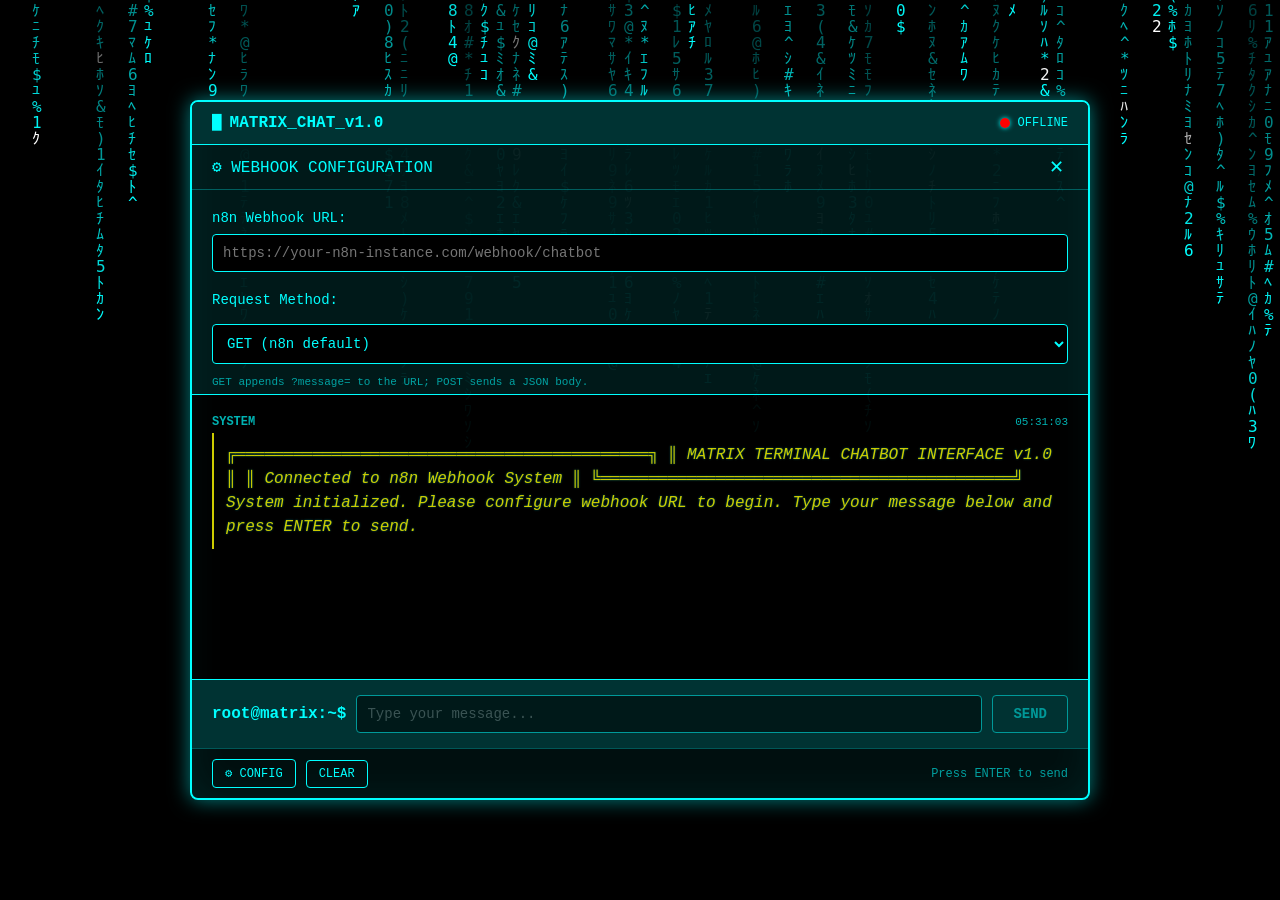
==== index.html @ 1b5051fe "Initial commit" ====
<!DOCTYPE html>
<html lang="en">
<head>
    <meta charset="UTF-8">
    <meta name="viewport" content="width=device-width, initial-scale=1.0">
    <title>Matrix Terminal - n8n Chatbot</title>
    <link rel="stylesheet" href="styles.css">
</head>
<body>
    <!-- Matrix background effect -->
    <canvas id="matrixCanvas" class="matrix-canvas"></canvas>

    <!-- Main terminal container -->
    <div class="terminal-container">
        <!-- Terminal header -->
        <div class="terminal-header">
            <div class="terminal-title">
                <span class="terminal-icon">█</span>
                <span>MATRIX_CHAT_v1.0</span>
            </div>
            <div class="terminal-status">
                <span class="status-indicator" id="statusIndicator"></span>
                <span id="statusText">OFFLINE</span>
            </div>
        </div>

        <!-- Configuration panel -->
        <div class="config-panel" id="configPanel">
            <div class="config-header">
                <span>⚙ WEBHOOK CONFIGURATION</span>
                <button class="config-toggle" id="configToggle">✕</button>
            </div>
            <div class="config-content">
                <label for="webhookUrl">n8n Webhook URL:</label>
                <input
                    type="text"
                    id="webhookUrl"
                    placeholder="https://your-n8n-instance.com/webhook/chatbot"
                    autocomplete="off"
                >
                <div class="config-method">
                    <label for="httpMethod">Request Method:</label>
                    <select id="httpMethod" class="config-select">
                        <option value="GET" selected>GET (n8n default)</option>
                        <option value="POST">POST</option>
                    </select>
                    <p class="config-hint-small">GET appends ?message= to the URL; POST sends a JSON body.</p>
                </div>
                <button id="saveConfig" class="config-save-btn">SAVE CONFIGURATION</button>
                <p class="config-hint">Need help? Check README.md for n8n setup instructions.</p>
            </div>
        </div>

        <!-- Messages container -->
        <div class="terminal-body" id="terminalBody">
            <div class="message-container" id="messageContainer">
                <!-- Messages will be appended here -->
            </div>
        </div>

        <!-- Input area -->
        <div class="terminal-input">
            <span class="prompt">root@matrix:~$</span>
            <input
                type="text"
                id="messageInput"
                class="input-field"
                placeholder="Type your message..."
                autocomplete="off"
                disabled
            >
            <button id="sendButton" class="send-btn" disabled>SEND</button>
        </div>

        <!-- Footer controls -->
        <div class="terminal-footer">
            <button id="configButton" class="footer-btn">⚙ CONFIG</button>
            <button id="clearButton" class="footer-btn">CLEAR</button>
            <span class="footer-info">Press ENTER to send</span>
        </div>
    </div>

    <script src="script.js"></script>
</body>
</html>
---- styles.css ----
/* Matrix Terminal Chatbot Styles */

* {
    margin: 0;
    padding: 0;
    box-sizing: border-box;
}

:root {
    --matrix-cyan: #00ffff;
    --matrix-dark-cyan: #003333;
    --matrix-bg: #000000;
    --matrix-glow: rgba(0, 255, 255, 0.5);
    --terminal-border: #00ffff;
}

body {
    font-family: 'Courier New', Courier, monospace;
    background-color: var(--matrix-bg);
    color: var(--matrix-cyan);
    overflow: hidden;
    height: 100vh;
    display: flex;
    align-items: center;
    justify-content: center;
}

/* Matrix background effect */
.matrix-canvas {
    position: fixed;
    top: 0;
    left: 0;
    width: 100%;
    height: 100%;
    pointer-events: none;
    z-index: 0;
    background: var(--matrix-bg);
}

/* Terminal container */
.terminal-container {
    position: relative;
    width: 90%;
    max-width: 900px;
    height: 85vh;
    max-height: 700px;
    background: rgba(0, 0, 0, 0.9);
    border: 2px solid var(--terminal-border);
    border-radius: 8px;
    box-shadow:
        0 0 20px var(--matrix-glow),
        inset 0 0 40px rgba(0, 255, 255, 0.1);
    display: flex;
    flex-direction: column;
    overflow: hidden;
    z-index: 1;
}

/* Terminal header */
.terminal-header {
    background: var(--matrix-dark-cyan);
    padding: 12px 20px;
    border-bottom: 1px solid var(--terminal-border);
    display: flex;
    justify-content: space-between;
    align-items: center;
}

.terminal-title {
    font-size: 16px;
    font-weight: bold;
    display: flex;
    align-items: center;
    gap: 8px;
}

.terminal-icon {
    animation: blink 1.5s infinite;
}

.terminal-status {
    display: flex;
    align-items: center;
    gap: 8px;
    font-size: 12px;
}

.status-indicator {
    width: 10px;
    height: 10px;
    border-radius: 50%;
    background-color: #ff0000;
    box-shadow: 0 0 5px currentColor;
}

.status-indicator.online {
    background-color: var(--matrix-cyan);
    animation: pulse 2s infinite;
}

/* Configuration panel */
.config-panel {
    background: rgba(0, 51, 51, 0.5);
    border-bottom: 1px solid var(--terminal-border);
    max-height: 0;
    overflow: hidden;
    transition: max-height 0.3s ease;
}

.config-panel.show {
    max-height: 250px;
}

.config-header {
    padding: 10px 20px;
    display: flex;
    justify-content: space-between;
    align-items: center;
    border-bottom: 1px solid rgba(0, 255, 255, 0.3);
}

.config-toggle {
    background: none;
    border: none;
    color: var(--matrix-cyan);
    cursor: pointer;
    font-size: 18px;
    padding: 0;
    width: 24px;
    height: 24px;
}

.config-toggle:hover {
    text-shadow: 0 0 5px var(--matrix-glow);
}

.config-content {
    padding: 20px;
}

.config-content label {
    display: block;
    margin-bottom: 8px;
    font-size: 14px;
}

.config-content input {
    width: 100%;
    background: var(--matrix-bg);
    border: 1px solid var(--terminal-border);
    color: var(--matrix-cyan);
    padding: 10px;
    font-family: inherit;
    font-size: 14px;
    border-radius: 4px;
    margin-bottom: 12px;
}

.config-content input:focus {
    outline: none;
    box-shadow: 0 0 5px var(--matrix-glow);
}

.config-save-btn {
    background: var(--matrix-dark-cyan);
    border: 1px solid var(--terminal-border);
    color: var(--matrix-cyan);
    padding: 10px 20px;
    cursor: pointer;
    font-family: inherit;
    font-size: 14px;
    border-radius: 4px;
    transition: all 0.2s;
}

.config-save-btn:hover {
    background: var(--matrix-cyan);
    color: var(--matrix-bg);
    box-shadow: 0 0 10px var(--matrix-glow);
}

.config-hint {
    margin-top: 12px;
    font-size: 12px;
    opacity: 0.7;
}

.config-method {
    margin-bottom: 1rem;
    margin-top: 0.5rem;
}

.config-select {
    width: 100%;
    padding: 10px;
    background: var(--matrix-bg);
    border: 1px solid var(--terminal-border);
    color: var(--matrix-cyan);
    font-family: 'Courier New', Courier, monospace;
    font-size: 14px;
    margin-top: 8px;
    margin-bottom: 8px;
    border-radius: 4px;
    cursor: pointer;
}

.config-select:focus {
    outline: none;
    box-shadow: 0 0 5px var(--matrix-glow);
}

.config-hint-small {
    font-size: 11px;
    opacity: 0.6;
    margin-top: 4px;
    margin-bottom: 0;
}

/* Terminal body (messages area) */
.terminal-body {
    flex: 1;
    overflow-y: auto;
    padding: 20px;
    background: rgba(0, 0, 0, 0.5);
}

.terminal-body::-webkit-scrollbar {
    width: 8px;
}

.terminal-body::-webkit-scrollbar-track {
    background: var(--matrix-bg);
}

.terminal-body::-webkit-scrollbar-thumb {
    background: var(--matrix-dark-cyan);
    border-radius: 4px;
}

.terminal-body::-webkit-scrollbar-thumb:hover {
    background: var(--matrix-cyan);
}

.message-container {
    display: flex;
    flex-direction: column;
    gap: 12px;
}

/* Message styles */
.message {
    display: flex;
    flex-direction: column;
    gap: 4px;
    animation: fadeIn 0.3s ease;
}

.message-header {
    display: flex;
    justify-content: space-between;
    align-items: center;
    font-size: 12px;
    opacity: 0.7;
}

.message-sender {
    font-weight: bold;
}

.message-time {
    font-size: 11px;
}

.message-content {
    padding: 10px;
    border-left: 2px solid var(--matrix-cyan);
    padding-left: 12px;
    line-height: 1.5;
    text-shadow: 0 0 2px var(--matrix-glow);
}

.message.user .message-content {
    border-left-color: #00cccc;
}

.message.bot .message-content {
    border-left-color: #00ffff;
}

.message.system .message-content {
    border-left-color: #ffff00;
    color: #ffff00;
    font-style: italic;
    opacity: 0.8;
}

.message.error .message-content {
    border-left-color: #ff0000;
    color: #ff6666;
}

/* Typing indicator */
.typing-indicator {
    display: inline-block;
}

.typing-indicator::after {
    content: '█';
    animation: blink 0.7s infinite;
}

/* Terminal input */
.terminal-input {
    display: flex;
    align-items: center;
    gap: 10px;
    padding: 15px 20px;
    background: var(--matrix-dark-cyan);
    border-top: 1px solid var(--terminal-border);
}

.prompt {
    font-weight: bold;
    white-space: nowrap;
}

.input-field {
    flex: 1;
    background: var(--matrix-bg);
    border: 1px solid var(--terminal-border);
    color: var(--matrix-cyan);
    padding: 10px;
    font-family: inherit;
    font-size: 14px;
    border-radius: 4px;
}

.input-field:focus {
    outline: none;
    box-shadow: 0 0 5px var(--matrix-glow);
}

.input-field:disabled {
    opacity: 0.5;
    cursor: not-allowed;
}

.send-btn {
    background: var(--matrix-dark-cyan);
    border: 1px solid var(--terminal-border);
    color: var(--matrix-cyan);
    padding: 10px 20px;
    cursor: pointer;
    font-family: inherit;
    font-size: 14px;
    font-weight: bold;
    border-radius: 4px;
    transition: all 0.2s;
}

.send-btn:hover:not(:disabled) {
    background: var(--matrix-cyan);
    color: var(--matrix-bg);
    box-shadow: 0 0 10px var(--matrix-glow);
}

.send-btn:disabled {
    opacity: 0.5;
    cursor: not-allowed;
}

/* Terminal footer */
.terminal-footer {
    display: flex;
    align-items: center;
    gap: 10px;
    padding: 10px 20px;
    background: rgba(0, 51, 51, 0.3);
    border-top: 1px solid rgba(0, 255, 255, 0.3);
    font-size: 12px;
}

.footer-btn {
    background: none;
    border: 1px solid var(--terminal-border);
    color: var(--matrix-cyan);
    padding: 6px 12px;
    cursor: pointer;
    font-family: inherit;
    font-size: 12px;
    border-radius: 4px;
    transition: all 0.2s;
}

.footer-btn:hover {
    background: var(--matrix-dark-cyan);
    box-shadow: 0 0 5px var(--matrix-glow);
}

.footer-info {
    margin-left: auto;
    opacity: 0.6;
}

/* Animations */
@keyframes blink {
    0%, 50% { opacity: 1; }
    51%, 100% { opacity: 0; }
}

@keyframes pulse {
    0%, 100% { opacity: 1; }
    50% { opacity: 0.5; }
}

@keyframes fadeIn {
    from {
        opacity: 0;
        transform: translateY(-10px);
    }
    to {
        opacity: 1;
        transform: translateY(0);
    }
}

/* Responsive design */
@media (max-width: 768px) {
    .terminal-container {
        width: 95%;
        height: 90vh;
        max-height: none;
        border-radius: 4px;
    }

    .terminal-header {
        padding: 10px 15px;
    }

    .terminal-title {
        font-size: 14px;
    }

    .terminal-status {
        font-size: 11px;
    }

    .terminal-input {
        flex-wrap: wrap;
        padding: 12px 15px;
    }

    .prompt {
        display: none;
    }

    .send-btn {
        width: 100%;
        margin-top: 8px;
    }

    .footer-info {
        display: none;
    }

    .config-content {
        padding: 15px;
    }
}

@media (max-width: 480px) {
    .terminal-title span:not(.terminal-icon) {
        font-size: 12px;
    }

    .footer-btn {
        font-size: 11px;
        padding: 5px 10px;
    }
}
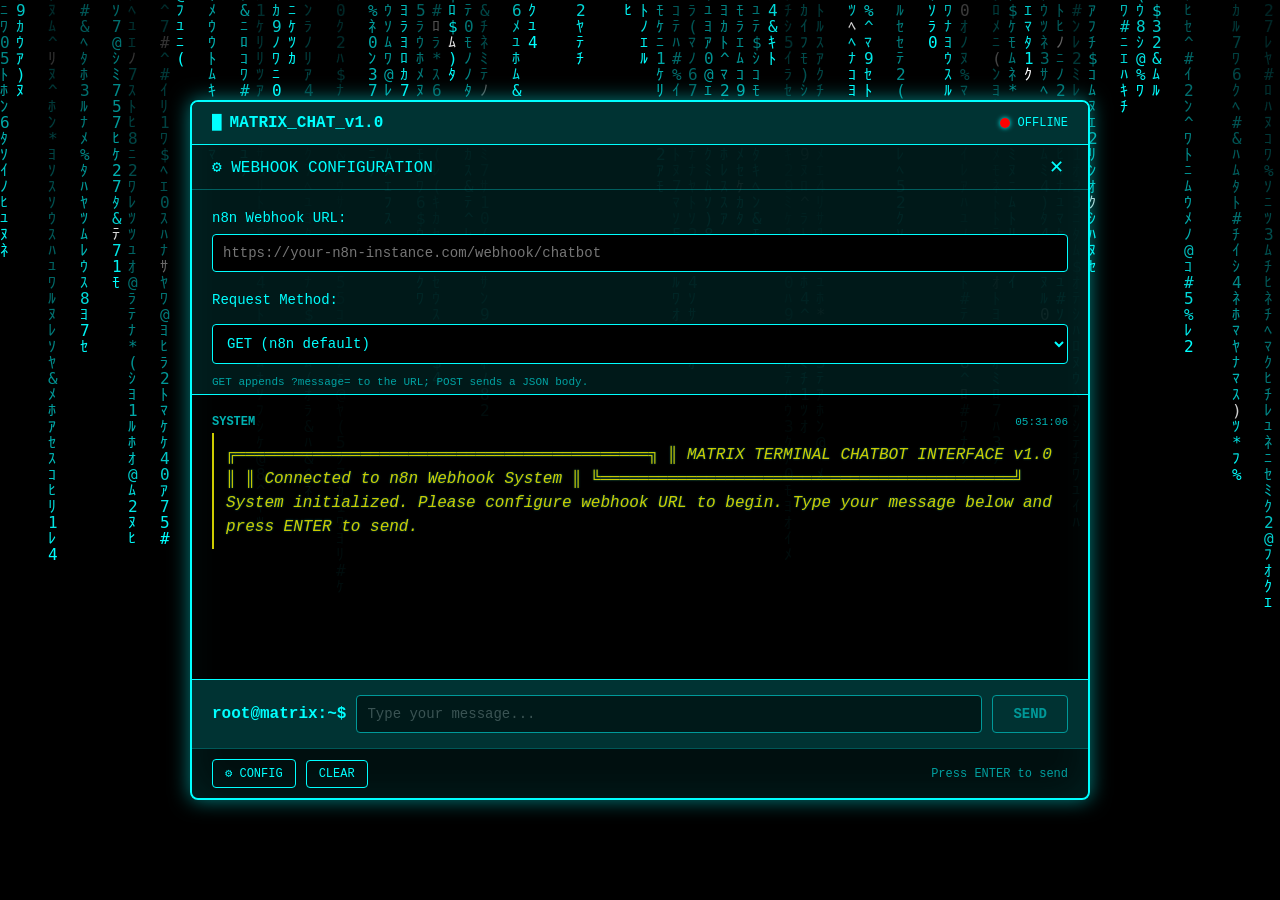
==== commit 29e6a897: "Force redeploy: ensure footer with CONFIG button is included Co-Authored-By: Claude Sonnet 4.5 <nore" ====
--- a/index.html
+++ b/index.html
@@ -72,7 +72,7 @@
             <button id="sendButton" class="send-btn" disabled>SEND</button>
         </div>
 
-        <!-- Footer controls -->
+        <!-- Footer controls (config + clear buttons) -->
         <div class="terminal-footer">
             <button id="configButton" class="footer-btn">⚙ CONFIG</button>
             <button id="clearButton" class="footer-btn">CLEAR</button>
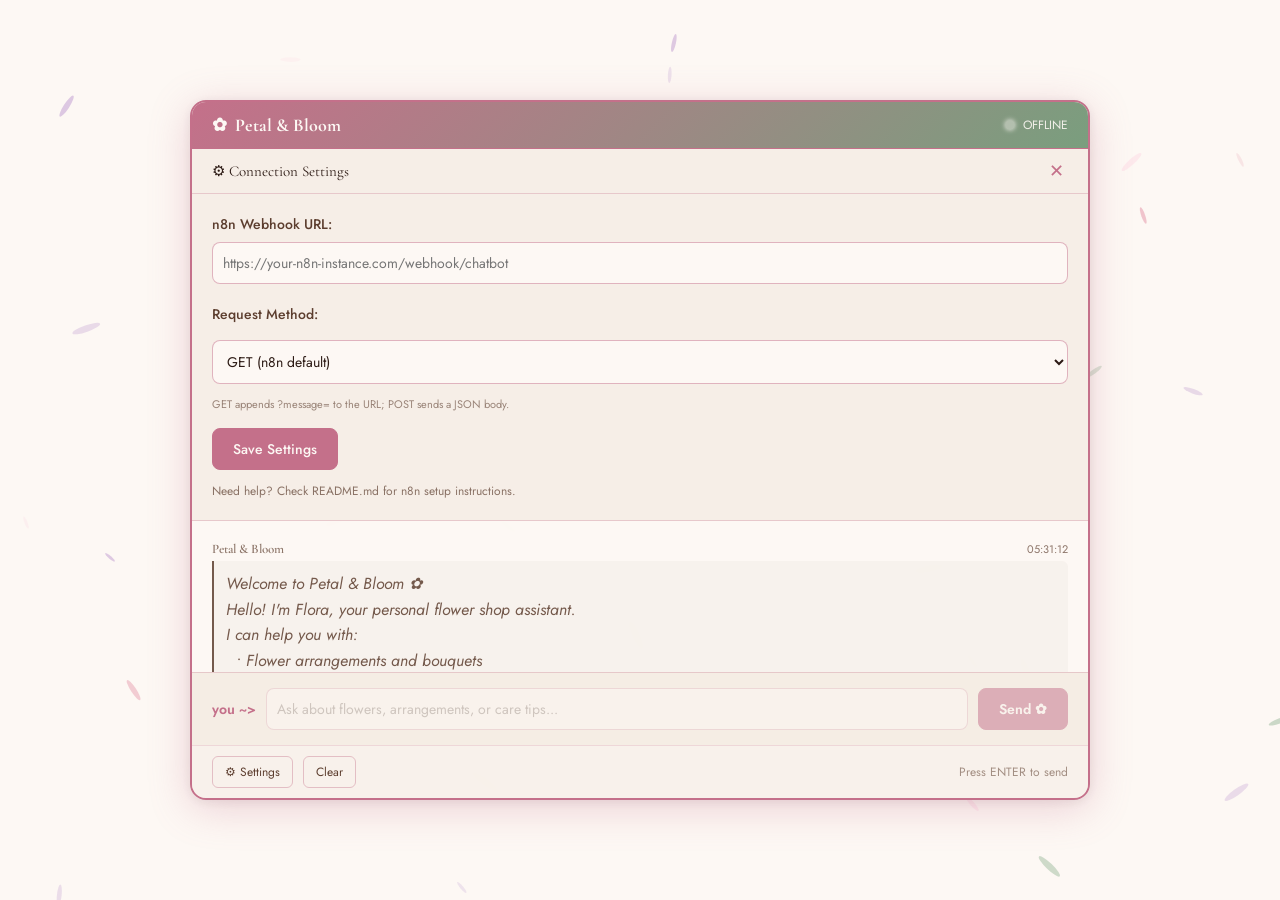
==== commit 25c20e0b: "Rebrand to Petal & Bloom flower shop - Replace Matrix terminal theme with warm ivory/rose/sage palet" ====
--- a/index.html
+++ b/index.html
@@ -3,20 +3,23 @@
 <head>
     <meta charset="UTF-8">
     <meta name="viewport" content="width=device-width, initial-scale=1.0">
-    <title>Matrix Terminal - n8n Chatbot</title>
+    <title>Petal &amp; Bloom — Flower Shop Assistant</title>
+    <link rel="preconnect" href="https://fonts.googleapis.com">
+    <link rel="preconnect" href="https://fonts.gstatic.com" crossorigin>
+    <link href="https://fonts.googleapis.com/css2?family=Cormorant+Garamond:ital,wght@0,400;0,600;0,700;1,400&family=Jost:wght@300;400;500;600&display=swap" rel="stylesheet">
     <link rel="stylesheet" href="styles.css">
 </head>
 <body>
-    <!-- Matrix background effect -->
-    <canvas id="matrixCanvas" class="matrix-canvas"></canvas>
+    <!-- Floating petal background effect -->
+    <canvas id="petalCanvas" class="petal-canvas"></canvas>
 
     <!-- Main terminal container -->
     <div class="terminal-container">
         <!-- Terminal header -->
         <div class="terminal-header">
             <div class="terminal-title">
-                <span class="terminal-icon">█</span>
-                <span>MATRIX_CHAT_v1.0</span>
+                <span class="terminal-icon">✿</span>
+                <span>Petal &amp; Bloom</span>
             </div>
             <div class="terminal-status">
                 <span class="status-indicator" id="statusIndicator"></span>
@@ -27,7 +30,7 @@
         <!-- Configuration panel -->
         <div class="config-panel" id="configPanel">
             <div class="config-header">
-                <span>⚙ WEBHOOK CONFIGURATION</span>
+                <span>⚙ Connection Settings</span>
                 <button class="config-toggle" id="configToggle">✕</button>
             </div>
             <div class="config-content">
@@ -46,7 +49,7 @@
                     </select>
                     <p class="config-hint-small">GET appends ?message= to the URL; POST sends a JSON body.</p>
                 </div>
-                <button id="saveConfig" class="config-save-btn">SAVE CONFIGURATION</button>
+                <button id="saveConfig" class="config-save-btn">Save Settings</button>
                 <p class="config-hint">Need help? Check README.md for n8n setup instructions.</p>
             </div>
         </div>
@@ -60,22 +63,22 @@
 
         <!-- Input area -->
         <div class="terminal-input">
-            <span class="prompt">root@matrix:~$</span>
+            <span class="prompt">you ~&gt;</span>
             <input
                 type="text"
                 id="messageInput"
                 class="input-field"
-                placeholder="Type your message..."
+                placeholder="Ask about flowers, arrangements, or care tips..."
                 autocomplete="off"
                 disabled
             >
-            <button id="sendButton" class="send-btn" disabled>SEND</button>
+            <button id="sendButton" class="send-btn" disabled>Send ✿</button>
         </div>
 
         <!-- Footer controls (config + clear buttons) -->
         <div class="terminal-footer">
-            <button id="configButton" class="footer-btn">⚙ CONFIG</button>
-            <button id="clearButton" class="footer-btn">CLEAR</button>
+            <button id="configButton" class="footer-btn">⚙ Settings</button>
+            <button id="clearButton" class="footer-btn">Clear</button>
             <span class="footer-info">Press ENTER to send</span>
         </div>
     </div>
--- a/styles.css
+++ b/styles.css
@@ -1,4 +1,6 @@
-/* Matrix Terminal Chatbot Styles */
+/* Petal & Bloom Flower Shop Assistant Styles */
+
+@import url('https://fonts.googleapis.com/css2?family=Cormorant+Garamond:ital,wght@0,400;0,600;0,700;1,400&family=Jost:wght@300;400;500;600&display=swap');
 
 * {
     margin: 0;
@@ -7,17 +9,22 @@
 }
 
 :root {
-    --matrix-cyan: #00ffff;
-    --matrix-dark-cyan: #003333;
-    --matrix-bg: #000000;
-    --matrix-glow: rgba(0, 255, 255, 0.5);
-    --terminal-border: #00ffff;
+    --rose: #C4708A;
+    --rose-light: #E8A0B0;
+    --sage: #7A9E7E;
+    --sage-light: #A8C4AB;
+    --ivory: #FDF8F4;
+    --ivory-dark: #F5EDE4;
+    --espresso: #2C1A14;
+    --espresso-light: #5C3D2E;
+    --border-rose: #C4708A;
+    --glow-rose: rgba(196, 112, 138, 0.3);
 }
 
 body {
-    font-family: 'Courier New', Courier, monospace;
-    background-color: var(--matrix-bg);
-    color: var(--matrix-cyan);
+    font-family: 'Jost', 'Segoe UI', sans-serif;
+    background-color: var(--ivory);
+    color: var(--espresso);
     overflow: hidden;
     height: 100vh;
     display: flex;
@@ -25,8 +32,8 @@
     justify-content: center;
 }
 
-/* Matrix background effect */
-.matrix-canvas {
+/* Floating petal background effect */
+.petal-canvas {
     position: fixed;
     top: 0;
     left: 0;
@@ -34,7 +41,7 @@
     height: 100%;
     pointer-events: none;
     z-index: 0;
-    background: var(--matrix-bg);
+    background: var(--ivory);
 }
 
 /* Terminal container */
@@ -44,12 +51,12 @@
     max-width: 900px;
     height: 85vh;
     max-height: 700px;
-    background: rgba(0, 0, 0, 0.9);
-    border: 2px solid var(--terminal-border);
-    border-radius: 8px;
+    background: rgba(253, 248, 244, 0.96);
+    border: 2px solid var(--border-rose);
+    border-radius: 16px;
     box-shadow:
-        0 0 20px var(--matrix-glow),
-        inset 0 0 40px rgba(0, 255, 255, 0.1);
+        0 8px 40px var(--glow-rose),
+        0 2px 12px rgba(44, 26, 20, 0.08);
     display: flex;
     flex-direction: column;
     overflow: hidden;
@@ -58,24 +65,27 @@
 
 /* Terminal header */
 .terminal-header {
-    background: var(--matrix-dark-cyan);
+    background: linear-gradient(135deg, var(--rose) 0%, var(--sage) 100%);
     padding: 12px 20px;
-    border-bottom: 1px solid var(--terminal-border);
+    border-bottom: 1px solid var(--border-rose);
     display: flex;
     justify-content: space-between;
     align-items: center;
 }
 
 .terminal-title {
-    font-size: 16px;
-    font-weight: bold;
+    font-family: 'Cormorant Garamond', serif;
+    font-size: 18px;
+    font-weight: 700;
+    color: #FDF8F4;
     display: flex;
     align-items: center;
     gap: 8px;
 }
 
 .terminal-icon {
-    animation: blink 1.5s infinite;
+    animation: sparkle 2.5s ease-in-out infinite;
+    display: inline-block;
 }
 
 .terminal-status {
@@ -83,32 +93,34 @@
     align-items: center;
     gap: 8px;
     font-size: 12px;
+    color: rgba(253, 248, 244, 0.9);
 }
 
 .status-indicator {
     width: 10px;
     height: 10px;
     border-radius: 50%;
-    background-color: #ff0000;
+    background-color: rgba(253, 248, 244, 0.4);
     box-shadow: 0 0 5px currentColor;
 }
 
 .status-indicator.online {
-    background-color: var(--matrix-cyan);
+    background-color: #FDF8F4;
     animation: pulse 2s infinite;
 }
 
 /* Configuration panel */
 .config-panel {
-    background: rgba(0, 51, 51, 0.5);
-    border-bottom: 1px solid var(--terminal-border);
+    background: rgba(245, 237, 228, 0.8);
+    border-bottom: 1px solid rgba(196, 112, 138, 0.3);
     max-height: 0;
     overflow: hidden;
     transition: max-height 0.3s ease;
 }
 
 .config-panel.show {
-    max-height: 250px;
+    max-height: 420px;
+    overflow-y: auto;
 }
 
 .config-header {
@@ -116,13 +128,16 @@
     display: flex;
     justify-content: space-between;
     align-items: center;
-    border-bottom: 1px solid rgba(0, 255, 255, 0.3);
+    border-bottom: 1px solid rgba(196, 112, 138, 0.3);
+    font-family: 'Cormorant Garamond', serif;
+    font-size: 15px;
+    color: var(--espresso);
 }
 
 .config-toggle {
     background: none;
     border: none;
-    color: var(--matrix-cyan);
+    color: var(--rose);
     cursor: pointer;
     font-size: 18px;
     padding: 0;
@@ -131,7 +146,7 @@
 }
 
 .config-toggle:hover {
-    text-shadow: 0 0 5px var(--matrix-glow);
+    color: var(--espresso);
 }
 
 .config-content {
@@ -142,47 +157,52 @@
     display: block;
     margin-bottom: 8px;
     font-size: 14px;
+    color: var(--espresso-light);
+    font-weight: 500;
 }
 
 .config-content input {
     width: 100%;
-    background: var(--matrix-bg);
-    border: 1px solid var(--terminal-border);
-    color: var(--matrix-cyan);
+    background: var(--ivory);
+    border: 1px solid rgba(196, 112, 138, 0.5);
+    color: var(--espresso);
     padding: 10px;
-    font-family: inherit;
-    font-size: 14px;
-    border-radius: 4px;
+    font-family: 'Jost', sans-serif;
+    font-size: 14px;
+    border-radius: 8px;
     margin-bottom: 12px;
 }
 
 .config-content input:focus {
     outline: none;
-    box-shadow: 0 0 5px var(--matrix-glow);
+    box-shadow: 0 0 0 3px rgba(196, 112, 138, 0.2);
+    border-color: var(--rose);
 }
 
 .config-save-btn {
-    background: var(--matrix-dark-cyan);
-    border: 1px solid var(--terminal-border);
-    color: var(--matrix-cyan);
+    background: var(--rose);
+    border: 1px solid var(--rose);
+    color: var(--ivory);
     padding: 10px 20px;
     cursor: pointer;
-    font-family: inherit;
-    font-size: 14px;
-    border-radius: 4px;
+    font-family: 'Jost', sans-serif;
+    font-size: 14px;
+    font-weight: 500;
+    border-radius: 8px;
     transition: all 0.2s;
 }
 
 .config-save-btn:hover {
-    background: var(--matrix-cyan);
-    color: var(--matrix-bg);
-    box-shadow: 0 0 10px var(--matrix-glow);
+    background: var(--espresso-light);
+    border-color: var(--espresso-light);
+    box-shadow: 0 4px 12px var(--glow-rose);
 }
 
 .config-hint {
     margin-top: 12px;
     font-size: 12px;
     opacity: 0.7;
+    color: var(--espresso-light);
 }
 
 .config-method {
@@ -193,20 +213,21 @@
 .config-select {
     width: 100%;
     padding: 10px;
-    background: var(--matrix-bg);
-    border: 1px solid var(--terminal-border);
-    color: var(--matrix-cyan);
-    font-family: 'Courier New', Courier, monospace;
+    background: var(--ivory);
+    border: 1px solid rgba(196, 112, 138, 0.5);
+    color: var(--espresso);
+    font-family: 'Jost', sans-serif;
     font-size: 14px;
     margin-top: 8px;
     margin-bottom: 8px;
-    border-radius: 4px;
+    border-radius: 8px;
     cursor: pointer;
 }
 
 .config-select:focus {
     outline: none;
-    box-shadow: 0 0 5px var(--matrix-glow);
+    box-shadow: 0 0 0 3px rgba(196, 112, 138, 0.2);
+    border-color: var(--rose);
 }
 
 .config-hint-small {
@@ -214,6 +235,7 @@
     opacity: 0.6;
     margin-top: 4px;
     margin-bottom: 0;
+    color: var(--espresso-light);
 }
 
 /* Terminal body (messages area) */
@@ -221,7 +243,7 @@
     flex: 1;
     overflow-y: auto;
     padding: 20px;
-    background: rgba(0, 0, 0, 0.5);
+    background: rgba(253, 248, 244, 0.6);
 }
 
 .terminal-body::-webkit-scrollbar {
@@ -229,16 +251,17 @@
 }
 
 .terminal-body::-webkit-scrollbar-track {
-    background: var(--matrix-bg);
+    background: var(--ivory-dark);
+    border-radius: 4px;
 }
 
 .terminal-body::-webkit-scrollbar-thumb {
-    background: var(--matrix-dark-cyan);
+    background: rgba(196, 112, 138, 0.4);
     border-radius: 4px;
 }
 
 .terminal-body::-webkit-scrollbar-thumb:hover {
-    background: var(--matrix-cyan);
+    background: var(--rose);
 }
 
 .message-container {
@@ -261,10 +284,13 @@
     align-items: center;
     font-size: 12px;
     opacity: 0.7;
+    color: var(--espresso-light);
 }
 
 .message-sender {
-    font-weight: bold;
+    font-weight: 600;
+    font-family: 'Cormorant Garamond', serif;
+    font-size: 13px;
 }
 
 .message-time {
@@ -273,30 +299,39 @@
 
 .message-content {
     padding: 10px;
-    border-left: 2px solid var(--matrix-cyan);
+    border-left: 2px solid var(--rose);
     padding-left: 12px;
-    line-height: 1.5;
-    text-shadow: 0 0 2px var(--matrix-glow);
+    line-height: 1.6;
+    color: var(--espresso);
+    white-space: pre-wrap;
 }
 
 .message.user .message-content {
-    border-left-color: #00cccc;
+    border-left-color: var(--sage);
+    background: rgba(122, 158, 126, 0.06);
+    border-radius: 0 6px 6px 0;
 }
 
 .message.bot .message-content {
-    border-left-color: #00ffff;
+    border-left-color: var(--rose);
+    background: rgba(196, 112, 138, 0.06);
+    border-radius: 0 6px 6px 0;
 }
 
 .message.system .message-content {
-    border-left-color: #ffff00;
-    color: #ffff00;
+    border-left-color: var(--espresso-light);
+    color: var(--espresso-light);
     font-style: italic;
-    opacity: 0.8;
+    opacity: 0.85;
+    background: rgba(92, 61, 46, 0.04);
+    border-radius: 0 6px 6px 0;
 }
 
 .message.error .message-content {
-    border-left-color: #ff0000;
-    color: #ff6666;
+    border-left-color: #B85450;
+    color: #8B3A38;
+    background: rgba(184, 84, 80, 0.06);
+    border-radius: 0 6px 6px 0;
 }
 
 /* Typing indicator */
@@ -305,8 +340,9 @@
 }
 
 .typing-indicator::after {
-    content: '█';
-    animation: blink 0.7s infinite;
+    content: '✿';
+    animation: sparkle 0.9s ease-in-out infinite;
+    display: inline-block;
 }
 
 /* Terminal input */
@@ -315,29 +351,32 @@
     align-items: center;
     gap: 10px;
     padding: 15px 20px;
-    background: var(--matrix-dark-cyan);
-    border-top: 1px solid var(--terminal-border);
+    background: var(--ivory-dark);
+    border-top: 1px solid rgba(196, 112, 138, 0.3);
 }
 
 .prompt {
-    font-weight: bold;
+    font-weight: 600;
     white-space: nowrap;
+    color: var(--rose);
+    font-size: 14px;
 }
 
 .input-field {
     flex: 1;
-    background: var(--matrix-bg);
-    border: 1px solid var(--terminal-border);
-    color: var(--matrix-cyan);
+    background: var(--ivory);
+    border: 1px solid rgba(196, 112, 138, 0.4);
+    color: var(--espresso);
     padding: 10px;
-    font-family: inherit;
-    font-size: 14px;
-    border-radius: 4px;
+    font-family: 'Jost', sans-serif;
+    font-size: 14px;
+    border-radius: 8px;
 }
 
 .input-field:focus {
     outline: none;
-    box-shadow: 0 0 5px var(--matrix-glow);
+    box-shadow: 0 0 0 3px rgba(196, 112, 138, 0.2);
+    border-color: var(--rose);
 }
 
 .input-field:disabled {
@@ -345,23 +384,28 @@
     cursor: not-allowed;
 }
 
+.input-field::placeholder {
+    color: rgba(44, 26, 20, 0.4);
+}
+
 .send-btn {
-    background: var(--matrix-dark-cyan);
-    border: 1px solid var(--terminal-border);
-    color: var(--matrix-cyan);
+    background: var(--rose);
+    border: 1px solid var(--rose);
+    color: var(--ivory);
     padding: 10px 20px;
     cursor: pointer;
-    font-family: inherit;
-    font-size: 14px;
-    font-weight: bold;
-    border-radius: 4px;
+    font-family: 'Jost', sans-serif;
+    font-size: 14px;
+    font-weight: 600;
+    border-radius: 8px;
     transition: all 0.2s;
 }
 
 .send-btn:hover:not(:disabled) {
-    background: var(--matrix-cyan);
-    color: var(--matrix-bg);
-    box-shadow: 0 0 10px var(--matrix-glow);
+    background: var(--espresso-light);
+    border-color: var(--espresso-light);
+    box-shadow: 0 4px 12px var(--glow-rose);
+    transform: translateY(-1px);
 }
 
 .send-btn:disabled {
@@ -375,37 +419,45 @@
     align-items: center;
     gap: 10px;
     padding: 10px 20px;
-    background: rgba(0, 51, 51, 0.3);
-    border-top: 1px solid rgba(0, 255, 255, 0.3);
+    background: rgba(245, 237, 228, 0.6);
+    border-top: 1px solid rgba(196, 112, 138, 0.2);
     font-size: 12px;
 }
 
 .footer-btn {
     background: none;
-    border: 1px solid var(--terminal-border);
-    color: var(--matrix-cyan);
+    border: 1px solid rgba(196, 112, 138, 0.4);
+    color: var(--espresso-light);
     padding: 6px 12px;
     cursor: pointer;
-    font-family: inherit;
+    font-family: 'Jost', sans-serif;
     font-size: 12px;
-    border-radius: 4px;
+    border-radius: 6px;
     transition: all 0.2s;
 }
 
 .footer-btn:hover {
-    background: var(--matrix-dark-cyan);
-    box-shadow: 0 0 5px var(--matrix-glow);
+    background: rgba(196, 112, 138, 0.1);
+    border-color: var(--rose);
+    color: var(--rose);
 }
 
 .footer-info {
     margin-left: auto;
-    opacity: 0.6;
+    opacity: 0.55;
+    color: var(--espresso-light);
 }
 
 /* Animations */
-@keyframes blink {
-    0%, 50% { opacity: 1; }
-    51%, 100% { opacity: 0; }
+@keyframes sparkle {
+    0%, 100% {
+        opacity: 1;
+        transform: scale(1);
+    }
+    50% {
+        opacity: 0.8;
+        transform: scale(1.15);
+    }
 }
 
 @keyframes pulse {
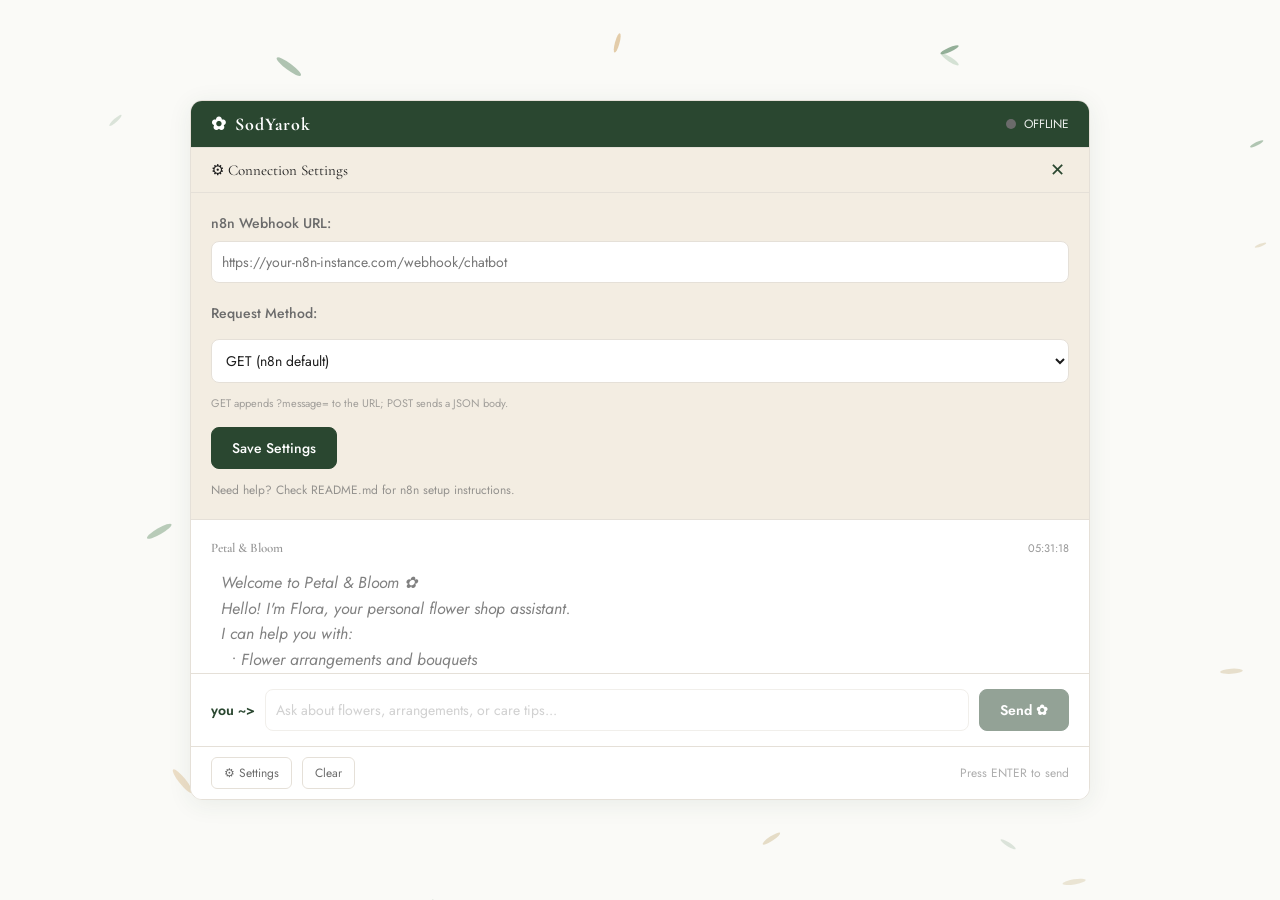
==== commit a2846d40: "Rebrand: rename to SodYarok Update browser tab title and chat header from Petal & Bloom to SodYarok." ====
--- a/index.html
+++ b/index.html
@@ -3,7 +3,7 @@
 <head>
     <meta charset="UTF-8">
     <meta name="viewport" content="width=device-width, initial-scale=1.0">
-    <title>Petal &amp; Bloom — Flower Shop Assistant</title>
+    <title>Sod Yarok — Flower Shop Assistant</title>
     <link rel="preconnect" href="https://fonts.googleapis.com">
     <link rel="preconnect" href="https://fonts.gstatic.com" crossorigin>
     <link href="https://fonts.googleapis.com/css2?family=Cormorant+Garamond:ital,wght@0,400;0,600;0,700;1,400&family=Jost:wght@300;400;500;600&display=swap" rel="stylesheet">
@@ -19,7 +19,7 @@
         <div class="terminal-header">
             <div class="terminal-title">
                 <span class="terminal-icon">✿</span>
-                <span>Petal &amp; Bloom</span>
+                <span>SodYarok</span>
             </div>
             <div class="terminal-status">
                 <span class="status-indicator" id="statusIndicator"></span>
--- a/styles.css
+++ b/styles.css
@@ -9,22 +9,22 @@
 }
 
 :root {
-    --rose: #C4708A;
-    --rose-light: #E8A0B0;
-    --sage: #7A9E7E;
-    --sage-light: #A8C4AB;
-    --ivory: #FDF8F4;
-    --ivory-dark: #F5EDE4;
-    --espresso: #2C1A14;
-    --espresso-light: #5C3D2E;
-    --border-rose: #C4708A;
-    --glow-rose: rgba(196, 112, 138, 0.3);
+    --green-deep: #2A4730;
+    --green-mid: #4E7C57;
+    --green-sage: #7A9E7E;
+    --gold: #C9964A;
+    --cream: #FAFAF7;
+    --cream-warm: #F3EDE2;
+    --white: #FFFFFF;
+    --charcoal: #1C1C1C;
+    --mid-gray: #6B6B6B;
+    --light-border: #E5E0D8;
 }
 
 body {
     font-family: 'Jost', 'Segoe UI', sans-serif;
-    background-color: var(--ivory);
-    color: var(--espresso);
+    background-color: #FAFAF7;
+    color: #1C1C1C;
     overflow: hidden;
     height: 100vh;
     display: flex;
@@ -41,7 +41,7 @@
     height: 100%;
     pointer-events: none;
     z-index: 0;
-    background: var(--ivory);
+    background: #FAFAF7;
 }
 
 /* Terminal container */
@@ -51,12 +51,10 @@
     max-width: 900px;
     height: 85vh;
     max-height: 700px;
-    background: rgba(253, 248, 244, 0.96);
-    border: 2px solid var(--border-rose);
-    border-radius: 16px;
-    box-shadow:
-        0 8px 40px var(--glow-rose),
-        0 2px 12px rgba(44, 26, 20, 0.08);
+    background: #FFFFFF;
+    border: 1px solid var(--light-border);
+    border-radius: 12px;
+    box-shadow: 0 4px 24px rgba(42, 71, 48, 0.08);
     display: flex;
     flex-direction: column;
     overflow: hidden;
@@ -65,9 +63,9 @@
 
 /* Terminal header */
 .terminal-header {
-    background: linear-gradient(135deg, var(--rose) 0%, var(--sage) 100%);
+    background: var(--green-deep);
     padding: 12px 20px;
-    border-bottom: 1px solid var(--border-rose);
+    border-bottom: 1px solid var(--light-border);
     display: flex;
     justify-content: space-between;
     align-items: center;
@@ -77,7 +75,8 @@
     font-family: 'Cormorant Garamond', serif;
     font-size: 18px;
     font-weight: 700;
-    color: #FDF8F4;
+    color: #FFFFFF;
+    letter-spacing: 0.05em;
     display: flex;
     align-items: center;
     gap: 8px;
@@ -93,26 +92,25 @@
     align-items: center;
     gap: 8px;
     font-size: 12px;
-    color: rgba(253, 248, 244, 0.9);
+    color: rgba(255, 255, 255, 0.9);
 }
 
 .status-indicator {
     width: 10px;
     height: 10px;
     border-radius: 50%;
-    background-color: rgba(253, 248, 244, 0.4);
-    box-shadow: 0 0 5px currentColor;
+    background-color: #6B6B6B;
 }
 
 .status-indicator.online {
-    background-color: #FDF8F4;
+    background-color: var(--gold);
     animation: pulse 2s infinite;
 }
 
 /* Configuration panel */
 .config-panel {
-    background: rgba(245, 237, 228, 0.8);
-    border-bottom: 1px solid rgba(196, 112, 138, 0.3);
+    background: var(--cream-warm);
+    border-bottom: 1px solid var(--light-border);
     max-height: 0;
     overflow: hidden;
     transition: max-height 0.3s ease;
@@ -128,16 +126,16 @@
     display: flex;
     justify-content: space-between;
     align-items: center;
-    border-bottom: 1px solid rgba(196, 112, 138, 0.3);
+    border-bottom: 1px solid var(--light-border);
     font-family: 'Cormorant Garamond', serif;
     font-size: 15px;
-    color: var(--espresso);
+    color: var(--charcoal);
 }
 
 .config-toggle {
     background: none;
     border: none;
-    color: var(--rose);
+    color: var(--green-deep);
     cursor: pointer;
     font-size: 18px;
     padding: 0;
@@ -146,7 +144,7 @@
 }
 
 .config-toggle:hover {
-    color: var(--espresso);
+    color: var(--charcoal);
 }
 
 .config-content {
@@ -157,15 +155,15 @@
     display: block;
     margin-bottom: 8px;
     font-size: 14px;
-    color: var(--espresso-light);
+    color: var(--mid-gray);
     font-weight: 500;
 }
 
 .config-content input {
     width: 100%;
-    background: var(--ivory);
-    border: 1px solid rgba(196, 112, 138, 0.5);
-    color: var(--espresso);
+    background: var(--white);
+    border: 1px solid var(--light-border);
+    color: var(--charcoal);
     padding: 10px;
     font-family: 'Jost', sans-serif;
     font-size: 14px;
@@ -175,14 +173,14 @@
 
 .config-content input:focus {
     outline: none;
-    box-shadow: 0 0 0 3px rgba(196, 112, 138, 0.2);
-    border-color: var(--rose);
+    box-shadow: 0 0 0 3px rgba(78, 124, 87, 0.15);
+    border-color: var(--green-mid);
 }
 
 .config-save-btn {
-    background: var(--rose);
-    border: 1px solid var(--rose);
-    color: var(--ivory);
+    background: var(--green-deep);
+    border: 1px solid var(--green-deep);
+    color: var(--white);
     padding: 10px 20px;
     cursor: pointer;
     font-family: 'Jost', sans-serif;
@@ -193,16 +191,15 @@
 }
 
 .config-save-btn:hover {
-    background: var(--espresso-light);
-    border-color: var(--espresso-light);
-    box-shadow: 0 4px 12px var(--glow-rose);
+    background: var(--green-mid);
+    border-color: var(--green-mid);
 }
 
 .config-hint {
     margin-top: 12px;
     font-size: 12px;
     opacity: 0.7;
-    color: var(--espresso-light);
+    color: var(--mid-gray);
 }
 
 .config-method {
@@ -213,9 +210,9 @@
 .config-select {
     width: 100%;
     padding: 10px;
-    background: var(--ivory);
-    border: 1px solid rgba(196, 112, 138, 0.5);
-    color: var(--espresso);
+    background: var(--white);
+    border: 1px solid var(--light-border);
+    color: var(--charcoal);
     font-family: 'Jost', sans-serif;
     font-size: 14px;
     margin-top: 8px;
@@ -226,8 +223,8 @@
 
 .config-select:focus {
     outline: none;
-    box-shadow: 0 0 0 3px rgba(196, 112, 138, 0.2);
-    border-color: var(--rose);
+    box-shadow: 0 0 0 3px rgba(78, 124, 87, 0.15);
+    border-color: var(--green-mid);
 }
 
 .config-hint-small {
@@ -235,7 +232,7 @@
     opacity: 0.6;
     margin-top: 4px;
     margin-bottom: 0;
-    color: var(--espresso-light);
+    color: var(--mid-gray);
 }
 
 /* Terminal body (messages area) */
@@ -243,7 +240,7 @@
     flex: 1;
     overflow-y: auto;
     padding: 20px;
-    background: rgba(253, 248, 244, 0.6);
+    background: var(--white);
 }
 
 .terminal-body::-webkit-scrollbar {
@@ -251,17 +248,17 @@
 }
 
 .terminal-body::-webkit-scrollbar-track {
-    background: var(--ivory-dark);
+    background: var(--cream-warm);
     border-radius: 4px;
 }
 
 .terminal-body::-webkit-scrollbar-thumb {
-    background: rgba(196, 112, 138, 0.4);
+    background: rgba(122, 158, 126, 0.4);
     border-radius: 4px;
 }
 
 .terminal-body::-webkit-scrollbar-thumb:hover {
-    background: var(--rose);
+    background: var(--green-sage);
 }
 
 .message-container {
@@ -284,7 +281,7 @@
     align-items: center;
     font-size: 12px;
     opacity: 0.7;
-    color: var(--espresso-light);
+    color: var(--mid-gray);
 }
 
 .message-sender {
@@ -299,32 +296,33 @@
 
 .message-content {
     padding: 10px;
-    border-left: 2px solid var(--rose);
+    border-left: 2px solid var(--green-sage);
     padding-left: 12px;
     line-height: 1.6;
-    color: var(--espresso);
+    color: var(--charcoal);
     white-space: pre-wrap;
 }
 
 .message.user .message-content {
-    border-left-color: var(--sage);
+    border-left-color: var(--green-sage);
     background: rgba(122, 158, 126, 0.06);
     border-radius: 0 6px 6px 0;
 }
 
 .message.bot .message-content {
-    border-left-color: var(--rose);
-    background: rgba(196, 112, 138, 0.06);
+    border-left-color: var(--green-deep);
+    background: rgba(42, 71, 48, 0.04);
     border-radius: 0 6px 6px 0;
 }
 
 .message.system .message-content {
-    border-left-color: var(--espresso-light);
-    color: var(--espresso-light);
+    border-left: none;
+    color: var(--mid-gray);
     font-style: italic;
     opacity: 0.85;
-    background: rgba(92, 61, 46, 0.04);
+    background: none;
     border-radius: 0 6px 6px 0;
+    padding-left: 10px;
 }
 
 .message.error .message-content {
@@ -351,22 +349,22 @@
     align-items: center;
     gap: 10px;
     padding: 15px 20px;
-    background: var(--ivory-dark);
-    border-top: 1px solid rgba(196, 112, 138, 0.3);
+    background: #FFFFFF;
+    border-top: 1px solid var(--light-border);
 }
 
 .prompt {
     font-weight: 600;
     white-space: nowrap;
-    color: var(--rose);
+    color: var(--green-deep);
     font-size: 14px;
 }
 
 .input-field {
     flex: 1;
-    background: var(--ivory);
-    border: 1px solid rgba(196, 112, 138, 0.4);
-    color: var(--espresso);
+    background: var(--white);
+    border: 1px solid var(--light-border);
+    color: var(--charcoal);
     padding: 10px;
     font-family: 'Jost', sans-serif;
     font-size: 14px;
@@ -375,8 +373,8 @@
 
 .input-field:focus {
     outline: none;
-    box-shadow: 0 0 0 3px rgba(196, 112, 138, 0.2);
-    border-color: var(--rose);
+    box-shadow: 0 0 0 3px rgba(78, 124, 87, 0.15);
+    border-color: var(--green-mid);
 }
 
 .input-field:disabled {
@@ -385,13 +383,13 @@
 }
 
 .input-field::placeholder {
-    color: rgba(44, 26, 20, 0.4);
+    color: rgba(28, 28, 28, 0.4);
 }
 
 .send-btn {
-    background: var(--rose);
-    border: 1px solid var(--rose);
-    color: var(--ivory);
+    background: var(--green-deep);
+    border: 1px solid var(--green-deep);
+    color: var(--white);
     padding: 10px 20px;
     cursor: pointer;
     font-family: 'Jost', sans-serif;
@@ -402,9 +400,8 @@
 }
 
 .send-btn:hover:not(:disabled) {
-    background: var(--espresso-light);
-    border-color: var(--espresso-light);
-    box-shadow: 0 4px 12px var(--glow-rose);
+    background: var(--green-mid);
+    border-color: var(--green-mid);
     transform: translateY(-1px);
 }
 
@@ -419,15 +416,15 @@
     align-items: center;
     gap: 10px;
     padding: 10px 20px;
-    background: rgba(245, 237, 228, 0.6);
-    border-top: 1px solid rgba(196, 112, 138, 0.2);
+    background: #FFFFFF;
+    border-top: 1px solid var(--light-border);
     font-size: 12px;
 }
 
 .footer-btn {
     background: none;
-    border: 1px solid rgba(196, 112, 138, 0.4);
-    color: var(--espresso-light);
+    border: 1px solid var(--light-border);
+    color: var(--mid-gray);
     padding: 6px 12px;
     cursor: pointer;
     font-family: 'Jost', sans-serif;
@@ -437,15 +434,15 @@
 }
 
 .footer-btn:hover {
-    background: rgba(196, 112, 138, 0.1);
-    border-color: var(--rose);
-    color: var(--rose);
+    background: rgba(122, 158, 126, 0.1);
+    border-color: var(--green-sage);
+    color: var(--green-deep);
 }
 
 .footer-info {
     margin-left: auto;
     opacity: 0.55;
-    color: var(--espresso-light);
+    color: var(--mid-gray);
 }
 
 /* Animations */
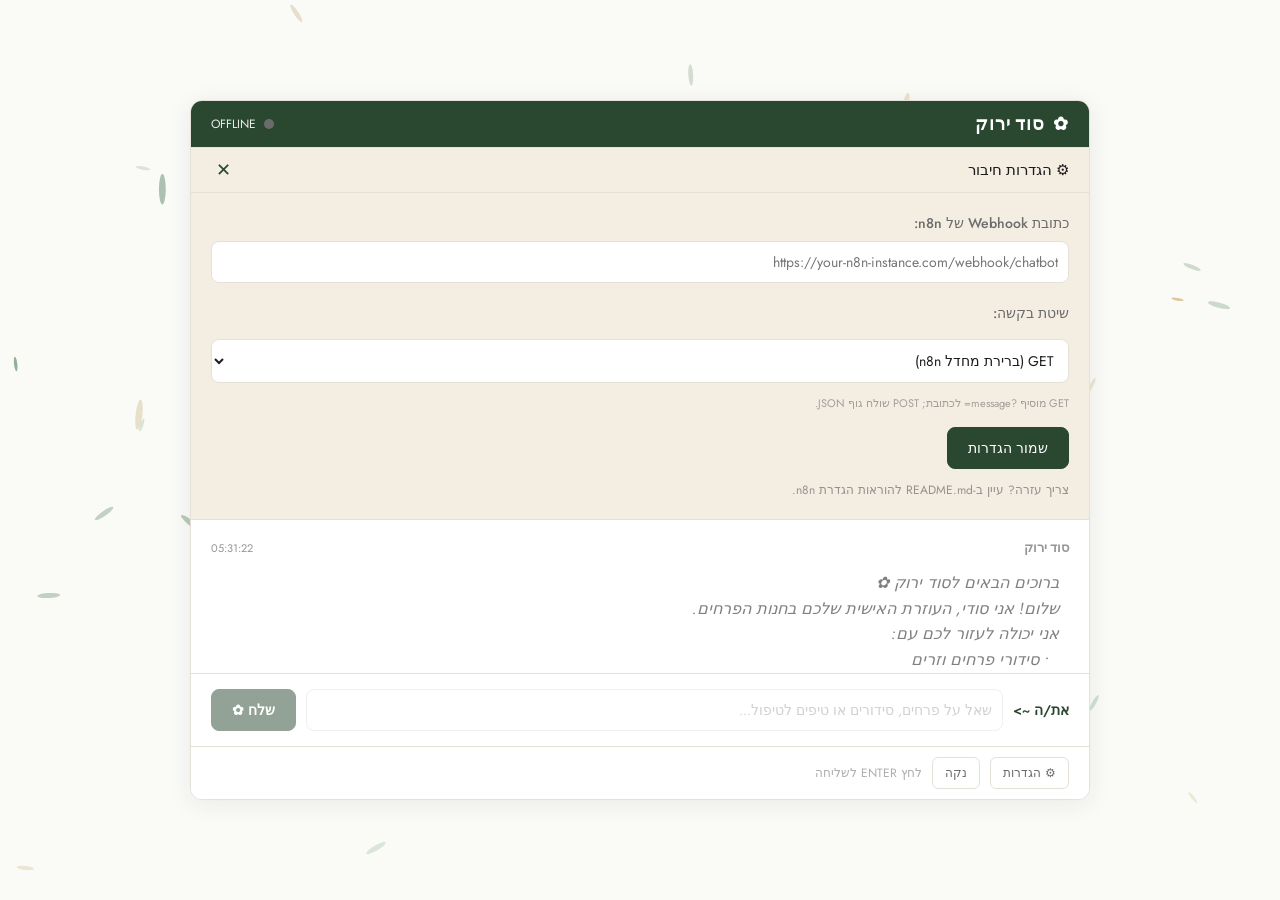
==== commit df997935: "Translate all UI text to Hebrew, add RTL support Set lang="he" dir="rtl" on both pages. Translate al" ====
--- a/index.html
+++ b/index.html
@@ -1,9 +1,9 @@
 <!DOCTYPE html>
-<html lang="en">
+<html lang="he" dir="rtl">
 <head>
     <meta charset="UTF-8">
     <meta name="viewport" content="width=device-width, initial-scale=1.0">
-    <title>Sod Yarok — Flower Shop Assistant</title>
+    <title>סוד ירוק — עוזר חנות פרחים</title>
     <link rel="preconnect" href="https://fonts.googleapis.com">
     <link rel="preconnect" href="https://fonts.gstatic.com" crossorigin>
     <link href="https://fonts.googleapis.com/css2?family=Cormorant+Garamond:ital,wght@0,400;0,600;0,700;1,400&family=Jost:wght@300;400;500;600&display=swap" rel="stylesheet">
@@ -19,22 +19,22 @@
         <div class="terminal-header">
             <div class="terminal-title">
                 <span class="terminal-icon">✿</span>
-                <span>SodYarok</span>
+                <span>סוד ירוק</span>
             </div>
             <div class="terminal-status">
                 <span class="status-indicator" id="statusIndicator"></span>
-                <span id="statusText">OFFLINE</span>
+                <span id="statusText">לא מחובר</span>
             </div>
         </div>
 
         <!-- Configuration panel -->
         <div class="config-panel" id="configPanel">
             <div class="config-header">
-                <span>⚙ Connection Settings</span>
+                <span>⚙ הגדרות חיבור</span>
                 <button class="config-toggle" id="configToggle">✕</button>
             </div>
             <div class="config-content">
-                <label for="webhookUrl">n8n Webhook URL:</label>
+                <label for="webhookUrl">כתובת Webhook של n8n:</label>
                 <input
                     type="text"
                     id="webhookUrl"
@@ -42,15 +42,15 @@
                     autocomplete="off"
                 >
                 <div class="config-method">
-                    <label for="httpMethod">Request Method:</label>
+                    <label for="httpMethod">שיטת בקשה:</label>
                     <select id="httpMethod" class="config-select">
-                        <option value="GET" selected>GET (n8n default)</option>
+                        <option value="GET" selected>GET (ברירת מחדל n8n)</option>
                         <option value="POST">POST</option>
                     </select>
-                    <p class="config-hint-small">GET appends ?message= to the URL; POST sends a JSON body.</p>
+                    <p class="config-hint-small">GET מוסיף ?message= לכתובת; POST שולח גוף JSON.</p>
                 </div>
-                <button id="saveConfig" class="config-save-btn">Save Settings</button>
-                <p class="config-hint">Need help? Check README.md for n8n setup instructions.</p>
+                <button id="saveConfig" class="config-save-btn">שמור הגדרות</button>
+                <p class="config-hint">צריך עזרה? עיין ב-README.md להוראות הגדרת n8n.</p>
             </div>
         </div>
 
@@ -63,23 +63,23 @@
 
         <!-- Input area -->
         <div class="terminal-input">
-            <span class="prompt">you ~&gt;</span>
+            <span class="prompt">את/ה ~></span>
             <input
                 type="text"
                 id="messageInput"
                 class="input-field"
-                placeholder="Ask about flowers, arrangements, or care tips..."
+                placeholder="שאל על פרחים, סידורים או טיפים לטיפול..."
                 autocomplete="off"
                 disabled
             >
-            <button id="sendButton" class="send-btn" disabled>Send ✿</button>
+            <button id="sendButton" class="send-btn" disabled>שלח ✿</button>
         </div>
 
         <!-- Footer controls (config + clear buttons) -->
         <div class="terminal-footer">
-            <button id="configButton" class="footer-btn">⚙ Settings</button>
-            <button id="clearButton" class="footer-btn">Clear</button>
-            <span class="footer-info">Press ENTER to send</span>
+            <button id="configButton" class="footer-btn">⚙ הגדרות</button>
+            <button id="clearButton" class="footer-btn">נקה</button>
+            <span class="footer-info">לחץ ENTER לשליחה</span>
         </div>
     </div>
 
